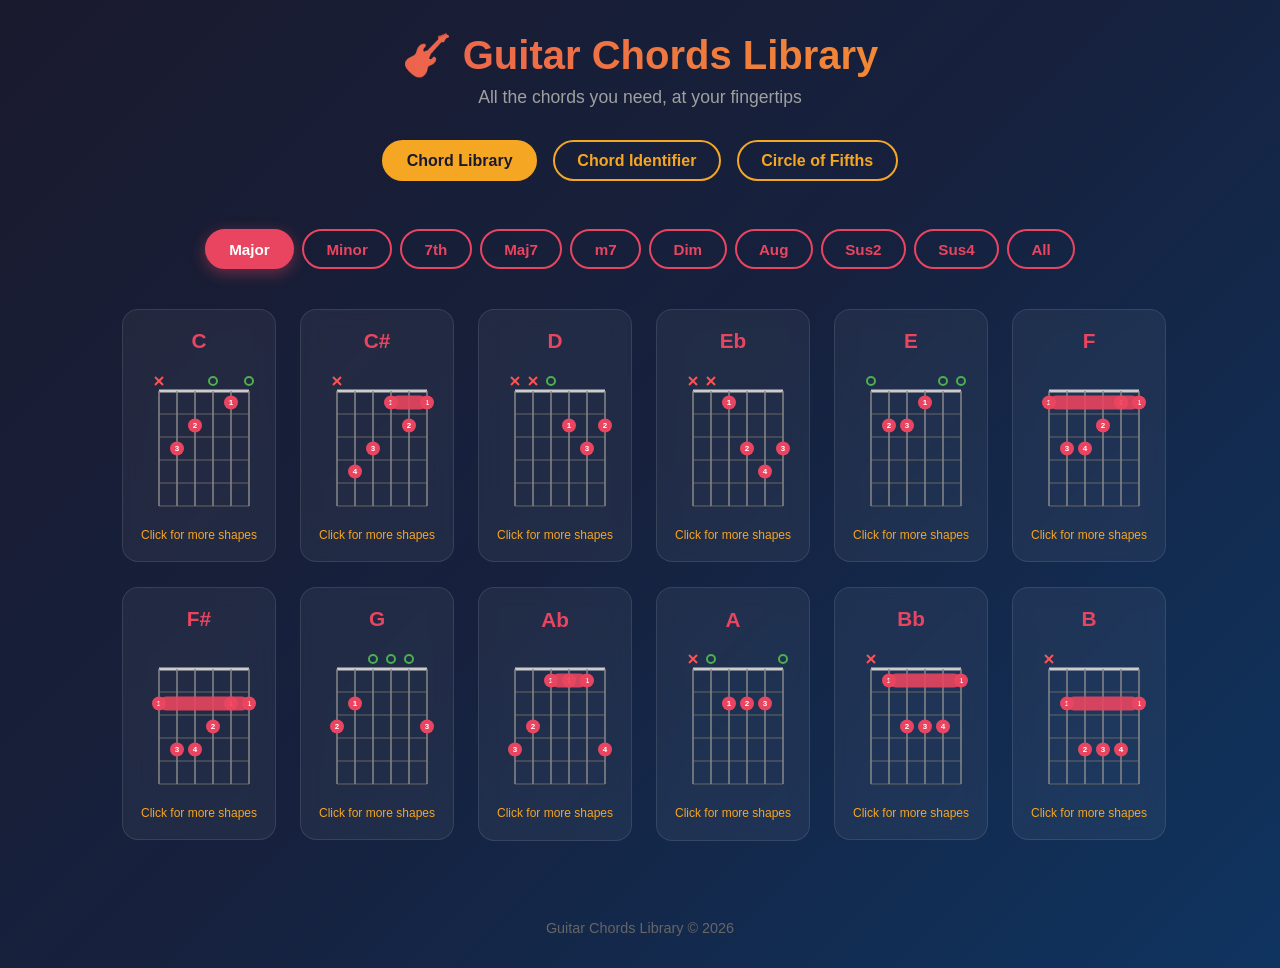
==== index.html @ b6584c0b "Initial commit: Guitar Chords Library with chord identifier and Circle of Fifths" ====
<!DOCTYPE html>
<html lang="en">
<head>
    <meta charset="UTF-8">
    <meta name="viewport" content="width=device-width, initial-scale=1.0">
    <title>Guitar Chords Library</title>
    <link rel="stylesheet" href="style.css">
</head>
<body>
    <header>
        <h1>🎸 Guitar Chords Library</h1>
        <p class="subtitle">All the chords you need, at your fingertips</p>
    </header>

    <nav class="main-nav">
        <a href="index.html" class="nav-link active">Chord Library</a>
        <a href="identifier.html" class="nav-link">Chord Identifier</a>
        <a href="circle.html" class="nav-link">Circle of Fifths</a>
    </nav>

    <nav class="categories">
        <button class="category-btn active" data-category="major">Major</button>
        <button class="category-btn" data-category="minor">Minor</button>
        <button class="category-btn" data-category="seventh">7th</button>
        <button class="category-btn" data-category="major7">Maj7</button>
        <button class="category-btn" data-category="minor7">m7</button>
        <button class="category-btn" data-category="diminished">Dim</button>
        <button class="category-btn" data-category="augmented">Aug</button>
        <button class="category-btn" data-category="sus2">Sus2</button>
        <button class="category-btn" data-category="sus4">Sus4</button>
        <button class="category-btn" data-category="all">All</button>
    </nav>

    <main id="chords-container" class="chords-grid">
        <!-- Chords will be rendered here by JavaScript -->
    </main>

    <!-- Voicings Modal -->
    <div id="voicings-modal" class="modal">
        <div class="modal-content">
            <div class="modal-header">
                <h2 id="modal-chord-name">Chord Shapes</h2>
                <button class="modal-close" onclick="closeVoicingsModal()">&times;</button>
            </div>
            <div id="modal-voicings" class="modal-body">
                <!-- Voicings will be rendered here -->
            </div>
        </div>
    </div>

    <footer>
        <p>Guitar Chords Library &copy; 2026</p>
    </footer>

    <script src="app.js"></script>
</body>
</html>
---- style.css ----
* {
    margin: 0;
    padding: 0;
    box-sizing: border-box;
}

body {
    font-family: -apple-system, BlinkMacSystemFont, 'Segoe UI', Roboto, Oxygen, Ubuntu, sans-serif;
    background: linear-gradient(135deg, #1a1a2e 0%, #16213e 50%, #0f3460 100%);
    min-height: 100vh;
    color: #e0e0e0;
}

header {
    text-align: center;
    padding: 2rem 1rem 1rem;
}

header h1 {
    font-size: 2.5rem;
    background: linear-gradient(90deg, #e94560, #f5a623);
    -webkit-background-clip: text;
    -webkit-text-fill-color: transparent;
    background-clip: text;
    margin-bottom: 0.5rem;
}

.subtitle {
    color: #a0a0a0;
    font-size: 1.1rem;
}

/* Main Navigation */
.main-nav {
    display: flex;
    justify-content: center;
    gap: 1rem;
    padding: 1rem;
    margin-bottom: 0.5rem;
}

.nav-link {
    padding: 0.6rem 1.4rem;
    border: 2px solid #f5a623;
    background: transparent;
    color: #f5a623;
    border-radius: 25px;
    text-decoration: none;
    font-weight: 600;
    transition: all 0.3s ease;
}

.nav-link:hover {
    background: rgba(245, 166, 35, 0.15);
    transform: translateY(-2px);
}

.nav-link.active {
    background: #f5a623;
    color: #1a1a2e;
}

/* Category Navigation */
.categories {
    display: flex;
    flex-wrap: wrap;
    justify-content: center;
    gap: 0.5rem;
    padding: 1.5rem 1rem;
    max-width: 1100px;
    margin: 0 auto;
}

.category-btn {
    padding: 0.6rem 1.4rem;
    border: 2px solid #e94560;
    background: transparent;
    color: #e94560;
    border-radius: 25px;
    cursor: pointer;
    font-size: 0.95rem;
    font-weight: 600;
    transition: all 0.3s ease;
}

.category-btn:hover {
    background: rgba(233, 69, 96, 0.15);
    transform: translateY(-2px);
}

.category-btn.active {
    background: #e94560;
    color: #fff;
    box-shadow: 0 4px 15px rgba(233, 69, 96, 0.4);
}

/* Chords Grid */
.chords-grid {
    display: grid;
    grid-template-columns: repeat(6, 1fr);
    gap: 1.5rem;
    padding: 1rem 2rem 3rem;
    max-width: 1100px;
    margin: 0 auto;
}

/* Chord Card */
.chord-card {
    background: rgba(255, 255, 255, 0.05);
    border: 1px solid rgba(255, 255, 255, 0.1);
    border-radius: 16px;
    padding: 1.2rem 1rem;
    text-align: center;
    transition: all 0.3s ease;
    backdrop-filter: blur(10px);
}

.chord-card:hover {
    transform: translateY(-5px);
    background: rgba(255, 255, 255, 0.1);
    box-shadow: 0 8px 25px rgba(0, 0, 0, 0.3);
    border-color: rgba(233, 69, 96, 0.4);
}

/* Clickable chord cards (with voicings) */
.chord-card.has-voicings {
    cursor: pointer;
}

.chord-card.has-voicings:hover {
    border-color: rgba(245, 166, 35, 0.6);
    box-shadow: 0 8px 25px rgba(245, 166, 35, 0.2);
}

.voicings-hint {
    font-size: 0.75rem;
    color: #f5a623;
    margin-top: 0.5rem;
    font-weight: 500;
}

/* Modal Styles */
.modal {
    display: none;
    position: fixed;
    top: 0;
    left: 0;
    width: 100%;
    height: 100%;
    background: rgba(0, 0, 0, 0.8);
    z-index: 1000;
    align-items: center;
    justify-content: center;
    padding: 2rem;
}

.modal.active {
    display: flex;
}

.modal-content {
    background: linear-gradient(135deg, #1a1a2e 0%, #16213e 100%);
    border: 1px solid rgba(255, 255, 255, 0.1);
    border-radius: 20px;
    max-width: 900px;
    width: 100%;
    max-height: 80vh;
    overflow-y: auto;
    box-shadow: 0 20px 60px rgba(0, 0, 0, 0.5);
}

.modal-header {
    display: flex;
    justify-content: space-between;
    align-items: center;
    padding: 1.5rem 2rem;
    border-bottom: 1px solid rgba(255, 255, 255, 0.1);
}

.modal-header h2 {
    font-size: 1.5rem;
    color: #fff;
}

.modal-header .note {
    color: #e94560;
}

.modal-header .suffix {
    color: #f5a623;
}

.modal-close {
    background: none;
    border: none;
    color: #888;
    font-size: 2rem;
    cursor: pointer;
    padding: 0;
    line-height: 1;
    transition: color 0.2s;
}

.modal-close:hover {
    color: #e94560;
}

.modal-body {
    padding: 2rem;
    display: flex;
    flex-wrap: wrap;
    gap: 2rem;
    justify-content: center;
}

.voicing-card {
    background: rgba(255, 255, 255, 0.05);
    border: 1px solid rgba(255, 255, 255, 0.1);
    border-radius: 12px;
    padding: 1rem;
    text-align: center;
}

.voicing-label {
    font-size: 0.85rem;
    color: #f5a623;
    margin-bottom: 0.8rem;
    font-weight: 500;
}

.chord-name {
    font-size: 1.3rem;
    font-weight: 700;
    color: #fff;
    margin-bottom: 0.8rem;
}

.chord-name .note {
    color: #e94560;
}

.chord-name .suffix {
    color: #f5a623;
    font-size: 0.9rem;
}

/* SVG Chord Diagram */
.chord-diagram {
    width: 120px;
    height: 150px;
    margin: 0 auto;
}

.chord-diagram .fretboard {
    stroke: #555;
    stroke-width: 1;
}

.chord-diagram .string {
    stroke: #888;
    stroke-width: 1.5;
}

.chord-diagram .fret {
    stroke: #666;
    stroke-width: 1;
}

.chord-diagram .nut {
    stroke: #ccc;
    stroke-width: 3;
}

.chord-diagram .finger {
    fill: #e94560;
    stroke: none;
}

.chord-diagram .open-string {
    fill: none;
    stroke: #4caf50;
    stroke-width: 2;
}

.chord-diagram .muted-string {
    stroke: #ff5252;
    stroke-width: 2;
}

.chord-diagram .barre {
    fill: #e94560;
    opacity: 0.9;
}

.chord-diagram .finger-text {
    fill: #fff;
    font-size: 8px;
    font-weight: bold;
    text-anchor: middle;
    dominant-baseline: central;
}

.chord-diagram .fret-number {
    fill: #888;
    font-size: 9px;
    text-anchor: start;
}

/* Footer */
footer {
    text-align: center;
    padding: 2rem;
    color: #666;
    font-size: 0.9rem;
}

/* Responsive */
@media (max-width: 1024px) {
    .chords-grid {
        grid-template-columns: repeat(4, 1fr);
    }
}

@media (max-width: 768px) {
    header h1 {
        font-size: 1.8rem;
    }

    .chords-grid {
        grid-template-columns: repeat(3, 1fr);
        gap: 1rem;
        padding: 1rem;
    }

    .categories {
        gap: 0.4rem;
    }

    .category-btn {
        padding: 0.5rem 1rem;
        font-size: 0.85rem;
    }
}

@media (max-width: 480px) {
    .chords-grid {
        grid-template-columns: repeat(2, 1fr);
    }
}
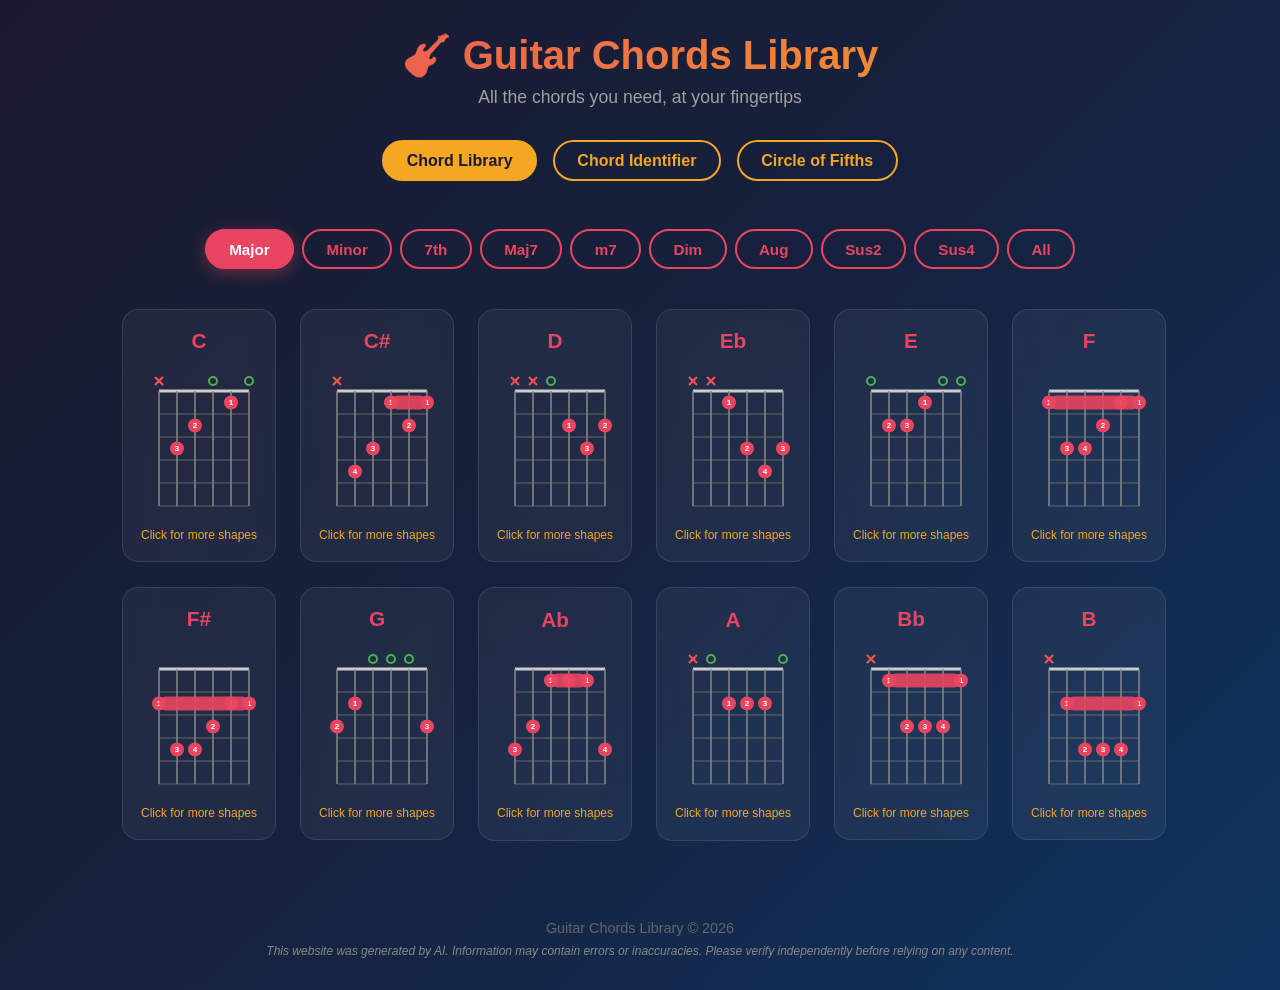
==== commit e129bb65: "update" ====
--- a/index.html
+++ b/index.html
@@ -50,7 +50,14 @@
 
     <footer>
         <p>Guitar Chords Library &copy; 2026</p>
+        <p class="footer-disclaimer">This website was generated by AI. Information may contain errors or inaccuracies. Please verify independently before relying on any content.</p>
     </footer>
+
+    <button id="scroll-to-top" class="scroll-to-top" onclick="window.scrollTo({top: 0, behavior: 'smooth'})" aria-label="Scroll to top">
+        <svg width="20" height="20" viewBox="0 0 20 20" fill="none" xmlns="http://www.w3.org/2000/svg">
+            <path d="M10 3L3 12h14L10 3z" fill="currentColor"/>
+        </svg>
+    </button>
 
     <script src="app.js"></script>
 </body>
--- a/style.css
+++ b/style.css
@@ -102,6 +102,22 @@
     padding: 1rem 2rem 3rem;
     max-width: 1100px;
     margin: 0 auto;
+}
+
+/* Chord Section Header (All view) */
+.chord-section-header {
+    grid-column: 1 / -1;
+    color: #e94560;
+    font-size: 1.5rem;
+    font-weight: 700;
+    padding: 1rem 0 0.25rem;
+    margin-top: 0.5rem;
+    border-bottom: 2px solid rgba(233, 69, 96, 0.4);
+    letter-spacing: 0.05em;
+}
+
+.chord-section-header:first-child {
+    margin-top: 0;
 }
 
 /* Chord Card */
@@ -314,6 +330,13 @@
     font-size: 0.9rem;
 }
 
+.footer-disclaimer {
+    margin-top: 0.5rem;
+    font-size: 0.75rem;
+    color: #888;
+    font-style: italic;
+}
+
 /* Responsive */
 @media (max-width: 1024px) {
     .chords-grid {
@@ -347,3 +370,42 @@
         grid-template-columns: repeat(2, 1fr);
     }
 }
+
+/* Scroll to Top Button */
+.scroll-to-top {
+    position: fixed;
+    bottom: 2rem;
+    right: 2rem;
+    width: 48px;
+    height: 48px;
+    background: #e94560;
+    color: #fff;
+    border: none;
+    border-radius: 50%;
+    cursor: pointer;
+    display: flex;
+    align-items: center;
+    justify-content: center;
+    box-shadow: 0 4px 15px rgba(233, 69, 96, 0.4);
+    opacity: 0;
+    visibility: hidden;
+    transform: translateY(10px);
+    transition: all 0.3s ease;
+    z-index: 900;
+}
+
+.scroll-to-top.visible {
+    opacity: 1;
+    visibility: visible;
+    transform: translateY(0);
+}
+
+.scroll-to-top:hover {
+    background: #d63851;
+    box-shadow: 0 6px 20px rgba(233, 69, 96, 0.6);
+    transform: translateY(-2px);
+}
+
+.scroll-to-top:active {
+    transform: translateY(0);
+}
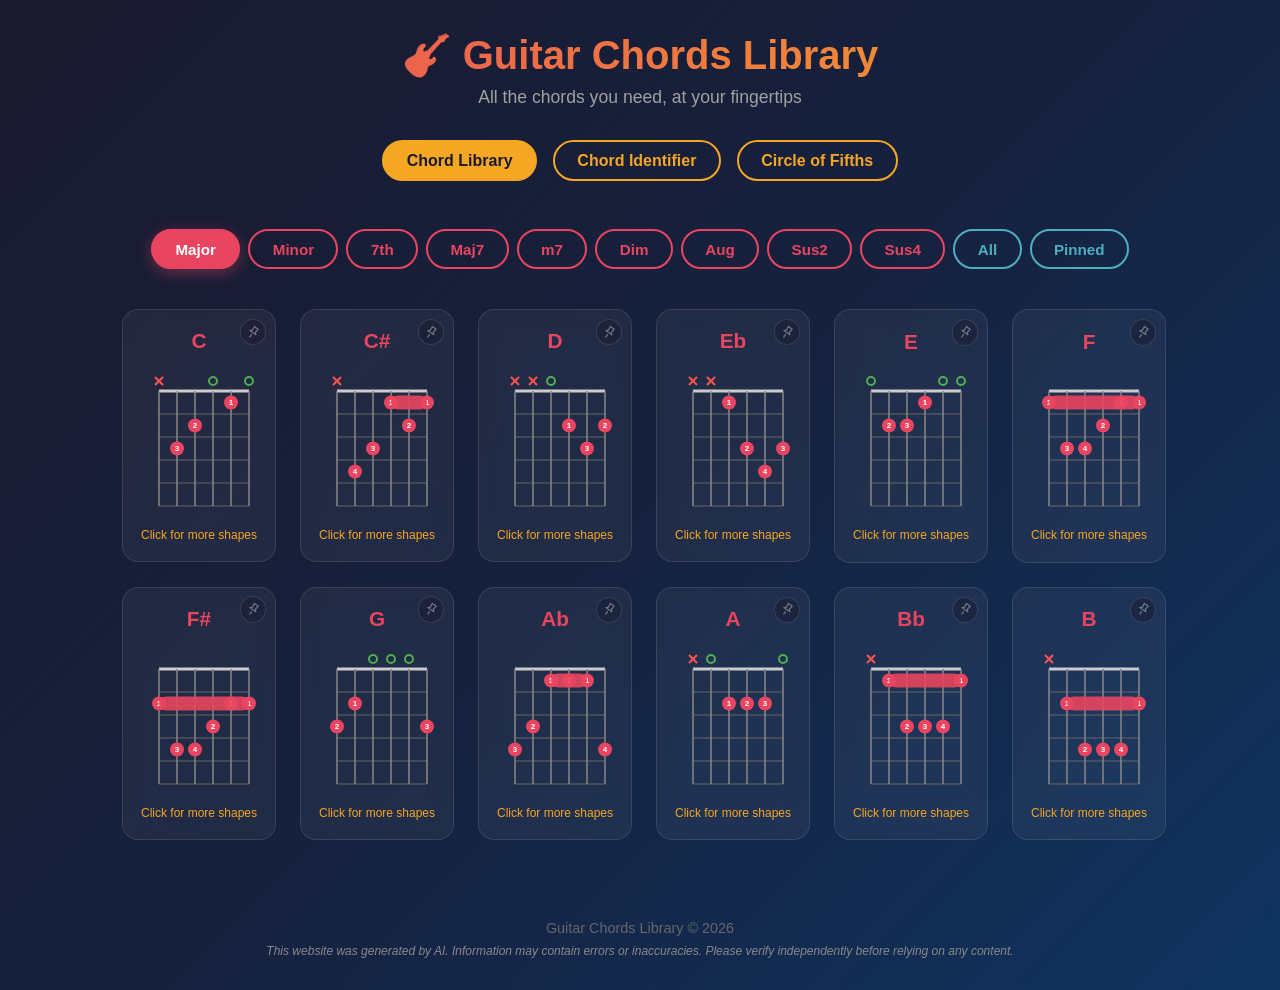
==== commit 1d00d1ef: "allow user pin chord" ====
--- a/index.html
+++ b/index.html
@@ -28,7 +28,8 @@
         <button class="category-btn" data-category="augmented">Aug</button>
         <button class="category-btn" data-category="sus2">Sus2</button>
         <button class="category-btn" data-category="sus4">Sus4</button>
-        <button class="category-btn" data-category="all">All</button>
+        <button class="category-btn utility-category all-category" data-category="all">All</button>
+        <button class="category-btn utility-category pinned-category" data-category="pinned">Pinned</button>
     </nav>
 
     <main id="chords-container" class="chords-grid">
--- a/style.css
+++ b/style.css
@@ -94,6 +94,18 @@
     box-shadow: 0 4px 15px rgba(233, 69, 96, 0.4);
 }
 
+.category-btn.utility-category {
+    border-color: #4cafc0;
+    color: #4cafc0;
+}
+
+.category-btn.utility-category:hover,
+.category-btn.utility-category.active {
+    background: #4cafc0;
+    color: #102a3a;
+    box-shadow: 0 4px 15px rgba(76, 175, 192, 0.35);
+}
+
 /* Chords Grid */
 .chords-grid {
     display: grid;
@@ -122,6 +134,7 @@
 
 /* Chord Card */
 .chord-card {
+    position: relative;
     background: rgba(255, 255, 255, 0.05);
     border: 1px solid rgba(255, 255, 255, 0.1);
     border-radius: 16px;
@@ -146,6 +159,53 @@
 .chord-card.has-voicings:hover {
     border-color: rgba(245, 166, 35, 0.6);
     box-shadow: 0 8px 25px rgba(245, 166, 35, 0.2);
+}
+
+.pin-chord-btn {
+    position: absolute;
+    top: 0.55rem;
+    right: 0.55rem;
+    width: 1.65rem;
+    height: 1.65rem;
+    border: 1px solid rgba(255, 255, 255, 0.18);
+    border-radius: 50%;
+    background: rgba(26, 26, 46, 0.72);
+    color: #a0a0a0;
+    cursor: pointer;
+    opacity: 0.65;
+    transition: all 0.2s ease;
+}
+
+.pin-icon {
+    display: block;
+    width: 0.9rem;
+    height: 0.9rem;
+    margin: auto;
+    transform: rotate(35deg);
+    fill: none;
+    stroke: currentColor;
+    stroke-linecap: round;
+    stroke-linejoin: round;
+    stroke-width: 2;
+}
+
+.pin-chord-btn:hover,
+.pin-chord-btn:focus-visible,
+.pin-chord-btn.pinned {
+    border-color: #f5a623;
+    color: #f5a623;
+    opacity: 1;
+}
+
+.pin-chord-btn.pinned {
+    background: rgba(245, 166, 35, 0.16);
+}
+
+.empty-pinned-chords {
+    grid-column: 1 / -1;
+    padding: 3rem 1rem;
+    color: #a0a0a0;
+    text-align: center;
 }
 
 .voicings-hint {
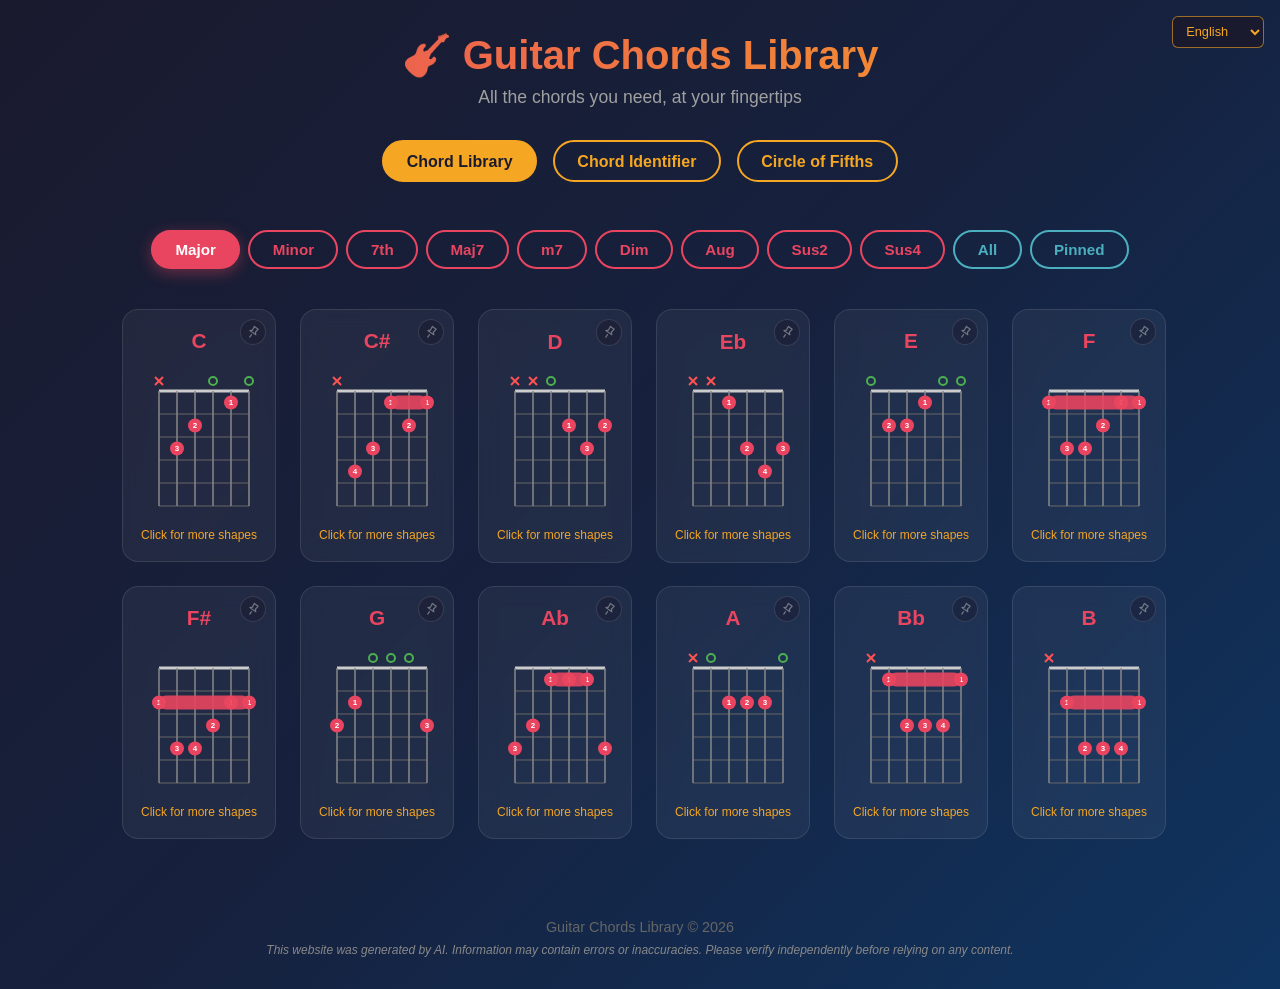
==== commit eb8ac0da: "lang" ====
--- a/index.html
+++ b/index.html
@@ -8,14 +8,14 @@
 </head>
 <body>
     <header>
-        <h1>🎸 Guitar Chords Library</h1>
-        <p class="subtitle">All the chords you need, at your fingertips</p>
+        <h1>🎸 <span data-i18n="libraryTitle">Guitar Chords Library</span></h1>
+        <p class="subtitle" data-i18n="librarySubtitle">All the chords you need, at your fingertips</p>
     </header>
 
     <nav class="main-nav">
-        <a href="index.html" class="nav-link active">Chord Library</a>
-        <a href="identifier.html" class="nav-link">Chord Identifier</a>
-        <a href="circle.html" class="nav-link">Circle of Fifths</a>
+        <a href="index.html" class="nav-link active" data-i18n="chordLibrary">Chord Library</a>
+        <a href="identifier.html" class="nav-link" data-i18n="chordIdentifier">Chord Identifier</a>
+        <a href="circle.html" class="nav-link" data-i18n="circleOfFifths">Circle of Fifths</a>
     </nav>
 
     <nav class="categories">
@@ -28,8 +28,8 @@
         <button class="category-btn" data-category="augmented">Aug</button>
         <button class="category-btn" data-category="sus2">Sus2</button>
         <button class="category-btn" data-category="sus4">Sus4</button>
-        <button class="category-btn utility-category all-category" data-category="all">All</button>
-        <button class="category-btn utility-category pinned-category" data-category="pinned">Pinned</button>
+        <button class="category-btn utility-category all-category" data-category="all" data-i18n="all">All</button>
+        <button class="category-btn utility-category pinned-category" data-category="pinned" data-i18n="pinned">Pinned</button>
     </nav>
 
     <main id="chords-container" class="chords-grid">
@@ -50,8 +50,8 @@
     </div>
 
     <footer>
-        <p>Guitar Chords Library &copy; 2026</p>
-        <p class="footer-disclaimer">This website was generated by AI. Information may contain errors or inaccuracies. Please verify independently before relying on any content.</p>
+        <p data-i18n="footer">Guitar Chords Library &copy; 2026</p>
+        <p class="footer-disclaimer" data-i18n="disclaimer">This website was generated by AI. Information may contain errors or inaccuracies. Please verify independently before relying on any content.</p>
     </footer>
 
     <button id="scroll-to-top" class="scroll-to-top" onclick="window.scrollTo({top: 0, behavior: 'smooth'})" aria-label="Scroll to top">
@@ -60,6 +60,7 @@
         </svg>
     </button>
 
+    <script src="i18n.js"></script>
     <script src="app.js"></script>
 </body>
 </html>
--- a/style.css
+++ b/style.css
@@ -9,6 +9,28 @@
     background: linear-gradient(135deg, #1a1a2e 0%, #16213e 50%, #0f3460 100%);
     min-height: 100vh;
     color: #e0e0e0;
+}
+
+.language-selector {
+    position: absolute;
+    top: 1rem;
+    right: 1rem;
+    padding: 0.4rem 0.55rem;
+    border: 1px solid rgba(245, 166, 35, 0.6);
+    border-radius: 6px;
+    background: #1a1a2e;
+    color: #f5a623;
+    font: inherit;
+    font-size: 0.8rem;
+    cursor: pointer;
+}
+
+@media (max-width: 480px) {
+    .language-selector {
+        top: 0.6rem;
+        right: 0.6rem;
+        font-size: 0.72rem;
+    }
 }
 
 header {
@@ -40,6 +62,9 @@
 }
 
 .nav-link {
+    display: flex;
+    align-items: center;
+    justify-content: center;
     padding: 0.6rem 1.4rem;
     border: 2px solid #f5a623;
     background: transparent;
@@ -47,6 +72,8 @@
     border-radius: 25px;
     text-decoration: none;
     font-weight: 600;
+    line-height: 1.2;
+    text-align: center;
     transition: all 0.3s ease;
 }
 
@@ -72,6 +99,9 @@
 }
 
 .category-btn {
+    display: inline-flex;
+    align-items: center;
+    justify-content: center;
     padding: 0.6rem 1.4rem;
     border: 2px solid #e94560;
     background: transparent;
@@ -80,6 +110,7 @@
     cursor: pointer;
     font-size: 0.95rem;
     font-weight: 600;
+    line-height: 1;
     transition: all 0.3s ease;
 }
 
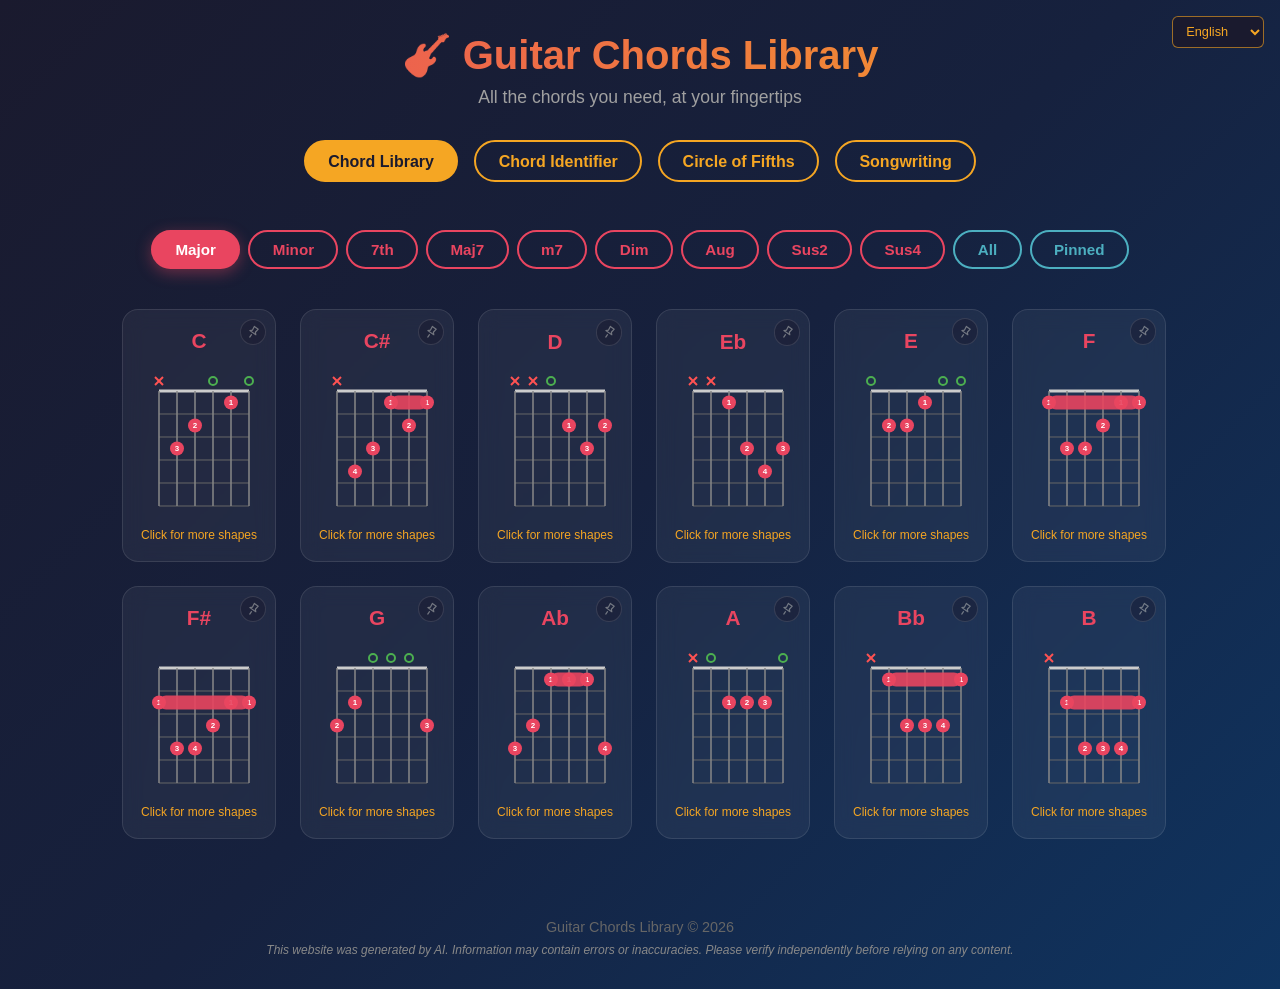
==== commit a85dad6f: "add songwriting page" ====
--- a/index.html
+++ b/index.html
@@ -16,6 +16,7 @@
         <a href="index.html" class="nav-link active" data-i18n="chordLibrary">Chord Library</a>
         <a href="identifier.html" class="nav-link" data-i18n="chordIdentifier">Chord Identifier</a>
         <a href="circle.html" class="nav-link" data-i18n="circleOfFifths">Circle of Fifths</a>
+        <a href="songwriting.html" class="nav-link" data-i18n="songwriting">Songwriting</a>
     </nav>
 
     <nav class="categories">
